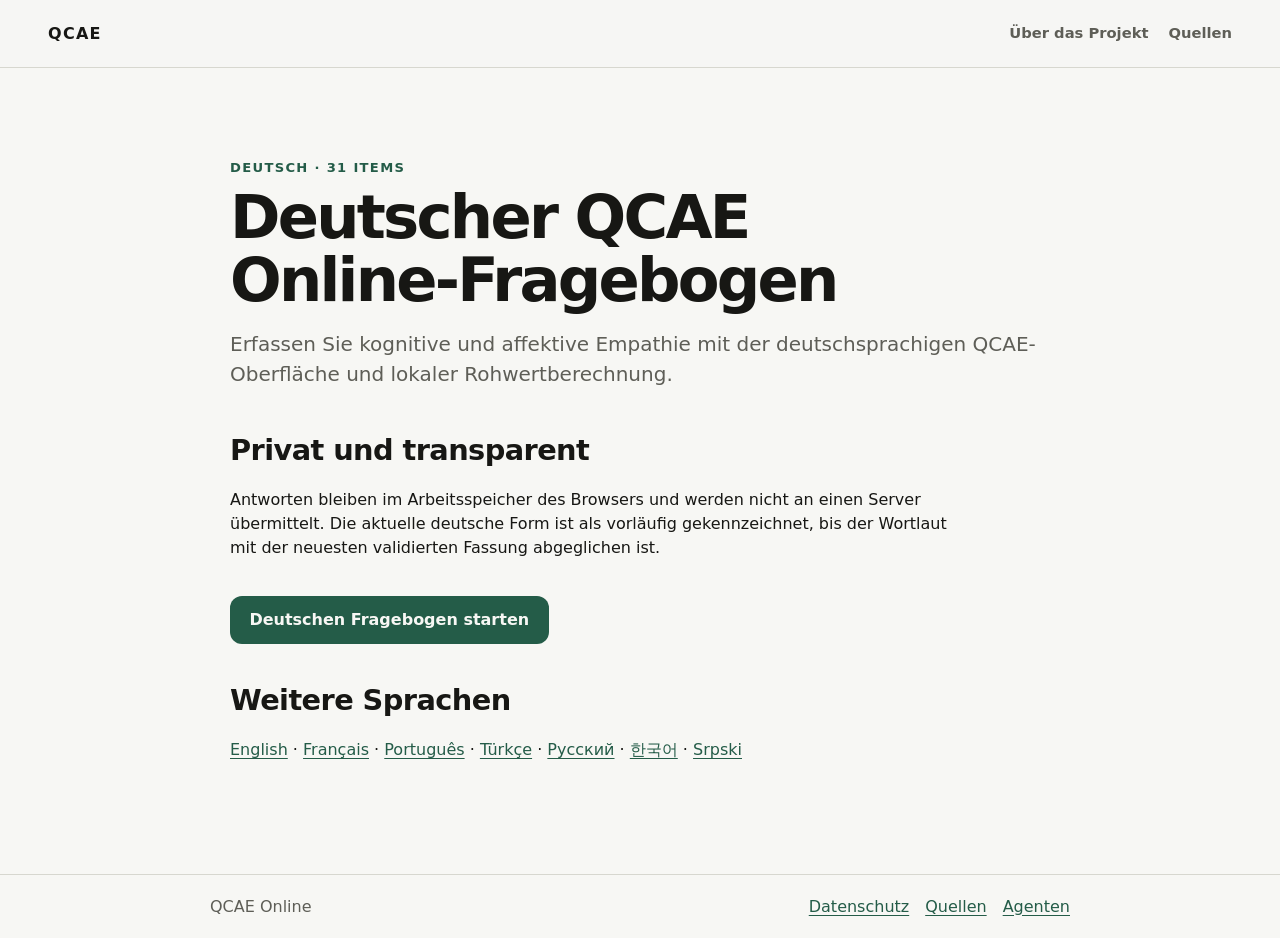
==== de/index.html @ 11fa6ddb "Add German SEO landing page" ====
<!doctype html><html lang="de"><head><meta charset="utf-8"><meta name="viewport" content="width=device-width,initial-scale=1"><meta name="description" content="Bearbeiten Sie den deutschen QCAE-Fragebogen online mit privater lokaler Auswertung im Browser."><meta name="robots" content="index,follow,max-image-preview:large"><link rel="canonical" href="https://jnton.github.io/Questionnaire-of-Cognitive-and-Affective-Empathy-QCAE-online-questionnaire/de/"><link rel="alternate" hreflang="x-default" href="../"><link rel="alternate" hreflang="en" href="../en/"><link rel="alternate" hreflang="fr" href="../fr/"><link rel="alternate" hreflang="pt" href="../pt/"><link rel="alternate" hreflang="de" href="../de/"><link rel="alternate" hreflang="tr" href="../tr/"><link rel="alternate" hreflang="ru" href="../ru/"><link rel="alternate" hreflang="ko" href="../ko/"><link rel="alternate" hreflang="sr-Latn" href="../sr/"><meta property="og:title" content="Deutscher QCAE Online-Fragebogen"><meta property="og:description" content="QCAE zu kognitiver und affektiver Empathie mit lokaler Auswertung."><meta property="og:type" content="website"><meta property="og:url" content="https://jnton.github.io/Questionnaire-of-Cognitive-and-Affective-Empathy-QCAE-online-questionnaire/de/"><meta property="og:image" content="../assets/qcae-social-card.svg"><link rel="icon" href="../assets/favicon.svg" type="image/svg+xml"><link rel="stylesheet" href="../assets/styles.css"><title>Deutscher QCAE Online-Fragebogen — 31 Items</title></head><body><header class="site-header"><a class="brand" href="../">QCAE</a><nav class="top-nav"><a href="../about.html">Über das Projekt</a><a href="../references.html">Quellen</a></nav></header><main class="container document"><header class="document-header"><p class="eyebrow">Deutsch · 31 Items</p><h1>Deutscher QCAE Online-Fragebogen</h1><p class="lead">Erfassen Sie kognitive und affektive Empathie mit der deutschsprachigen QCAE-Oberfläche und lokaler Rohwertberechnung.</p></header><section><h2>Privat und transparent</h2><p>Antworten bleiben im Arbeitsspeicher des Browsers und werden nicht an einen Server übermittelt. Die aktuelle deutsche Form ist als vorläufig gekennzeichnet, bis der Wortlaut mit der neuesten validierten Fassung abgeglichen ist.</p></section><p><a class="button button-primary" href="../?lang=de">Deutschen Fragebogen starten</a></p><section><h2>Weitere Sprachen</h2><p><a href="../en/">English</a> · <a href="../fr/">Français</a> · <a href="../pt/">Português</a> · <a href="../tr/">Türkçe</a> · <a href="../ru/">Русский</a> · <a href="../ko/">한국어</a> · <a href="../sr/">Srpski</a></p></section></main><footer class="site-footer"><div class="container footer-inner"><p>QCAE Online</p><nav><a href="../privacy.html">Datenschutz</a><a href="../references.html">Quellen</a><a href="../agents.html">Agenten</a></nav></div></footer></body></html>
---- assets/styles.css ----
:root {
  color-scheme: light dark;
  --bg: #f7f7f4;
  --surface: #ffffff;
  --surface-muted: #efefe9;
  --text: #171714;
  --muted: #5e5e57;
  --border: #d7d7cf;
  --accent: #245c48;
  --accent-strong: #174334;
  --focus: #0b6cf2;
  --danger: #a12626;
  --shadow: 0 12px 32px rgb(20 30 25 / 8%);
  --radius: 18px;
  --content: 860px;
  font-family: Inter, ui-sans-serif, system-ui, -apple-system, BlinkMacSystemFont, "Segoe UI", sans-serif;
}
@media (prefers-color-scheme: dark) {
  :root {
    --bg: #121513;
    --surface: #1b201d;
    --surface-muted: #242a26;
    --text: #f3f5f1;
    --muted: #b9c0ba;
    --border: #3a433d;
    --accent: #72c5a4;
    --accent-strong: #96dbbf;
    --focus: #80b6ff;
    --danger: #ff9d9d;
    --shadow: 0 12px 32px rgb(0 0 0 / 25%);
  }
}
* { box-sizing: border-box; }
html { line-height: 1.5; }
body { margin: 0; background: var(--bg); color: var(--text); min-height: 100vh; }
a { color: var(--accent); text-underline-offset: .18em; }
a:hover { text-decoration-thickness: 2px; }
button, select, input { font: inherit; }
button, select, a, input { outline-offset: 3px; }
:focus-visible { outline: 3px solid var(--focus); }
.skip-link { position: fixed; left: 1rem; top: -5rem; background: var(--surface); color: var(--text); padding: .7rem 1rem; z-index: 100; border-radius: 8px; }
.skip-link:focus { top: 1rem; }
.site-header { min-height: 68px; display: flex; align-items: center; justify-content: space-between; gap: 1rem; padding: .75rem clamp(1rem, 4vw, 3rem); border-bottom: 1px solid var(--border); background: color-mix(in srgb, var(--bg) 90%, transparent); }
.brand { font-weight: 800; letter-spacing: .08em; text-decoration: none; color: var(--text); }
.language-control select { min-height: 42px; border: 1px solid var(--border); border-radius: 10px; padding: 0 .8rem; background: var(--surface); color: var(--text); }
.container { width: min(var(--content), calc(100% - 2rem)); margin-inline: auto; }
main.container { min-height: calc(100vh - 150px); padding-block: clamp(2rem, 6vw, 5rem); }
.hero, .results-header { text-align: center; margin-inline: auto; max-width: 720px; margin-bottom: 2rem; }
.eyebrow { color: var(--accent); font-weight: 800; letter-spacing: .1em; text-transform: uppercase; font-size: .82rem; margin-bottom: .5rem; }
h1 { font-size: clamp(2rem, 6vw, 3.8rem); line-height: 1.05; letter-spacing: -.045em; margin: 0; }
.lead { color: var(--muted); font-size: clamp(1.05rem, 2vw, 1.25rem); max-width: 65ch; margin: 1rem auto 0; }
.info-grid { display: grid; grid-template-columns: repeat(3, 1fr); gap: 1rem; margin-block: 2rem; }
.info-card { background: var(--surface); border: 1px solid var(--border); border-radius: var(--radius); padding: 1.25rem; box-shadow: var(--shadow); }
.info-card h2 { font-size: 1.05rem; margin: .75rem 0 .4rem; }
.info-card p { color: var(--muted); margin: 0; font-size: .95rem; }
.info-icon { display: grid; place-items: center; width: 2rem; height: 2rem; border-radius: 50%; background: var(--surface-muted); color: var(--accent); font-weight: 800; }
.notice { border-left: 5px solid var(--accent); background: var(--surface-muted); padding: 1rem 1.1rem; border-radius: 10px; margin: 1.5rem 0; }
.notice p { margin: .35rem 0 0; }
.consent-row { display: flex; align-items: flex-start; gap: .75rem; background: var(--surface); border: 1px solid var(--border); border-radius: 12px; padding: 1rem; cursor: pointer; }
.consent-row input { width: 1.2rem; height: 1.2rem; margin-top: .15rem; accent-color: var(--accent); }
.actions { display: flex; flex-wrap: wrap; align-items: center; justify-content: center; gap: .75rem; margin-top: 1.5rem; }
.actions-between { justify-content: space-between; }
.button { display: inline-flex; align-items: center; justify-content: center; min-height: 46px; border-radius: 12px; border: 1px solid transparent; padding: .7rem 1.15rem; font-weight: 750; cursor: pointer; text-decoration: none; }
.button:disabled { opacity: .5; cursor: not-allowed; }
.button-primary { background: var(--accent); color: var(--bg); }
.button-primary:hover:not(:disabled) { background: var(--accent-strong); }
.button-secondary { background: var(--surface); color: var(--text); border-color: var(--border); }
.button-secondary:hover { background: var(--surface-muted); }
.seo-fallback { max-width: 860px; margin-inline: auto; }
.seo-section { padding: 1.25rem 0; border-top: 1px solid var(--border); }
.seo-section h2 { margin: 0 0 .55rem; font-size: clamp(1.25rem, 3vw, 1.65rem); }
.seo-section p { margin: 0; color: var(--muted); }
.details { border-top: 1px solid var(--border); margin-top: 2rem; padding-top: 1rem; color: var(--muted); }
.details summary { color: var(--text); cursor: pointer; font-weight: 700; }
.progress-wrap { margin-bottom: 1rem; }
.progress-meta { display: flex; justify-content: space-between; color: var(--muted); font-size: .9rem; margin-bottom: .4rem; }
progress { display: block; width: 100%; height: 10px; border: 0; border-radius: 99px; overflow: hidden; background: var(--surface-muted); }
progress::-webkit-progress-bar { background: var(--surface-muted); }
progress::-webkit-progress-value { background: var(--accent); }
progress::-moz-progress-bar { background: var(--accent); }
.question-card { background: var(--surface); border: 1px solid var(--border); border-radius: var(--radius); padding: clamp(1.25rem, 4vw, 2.5rem); box-shadow: var(--shadow); }
fieldset { border: 0; padding: 0; margin: 0; }
legend { width: 100%; padding: 0; }
.question-number { display: block; color: var(--accent); font-weight: 800; font-size: .9rem; margin-bottom: .65rem; }
.question-text { display: block; font-size: clamp(1.35rem, 3vw, 1.8rem); line-height: 1.3; font-weight: 750; }
.response-list { display: grid; gap: .75rem; margin-top: 1.8rem; }
.response-option { display: grid; grid-template-columns: auto auto 1fr; align-items: center; gap: .75rem; min-height: 56px; border: 1px solid var(--border); border-radius: 12px; padding: .75rem; cursor: pointer; }
.response-option:hover { background: var(--surface-muted); }
.response-option:has(input:checked) { border-color: var(--accent); background: color-mix(in srgb, var(--accent) 10%, var(--surface)); }
.response-option input { width: 1.2rem; height: 1.2rem; accent-color: var(--accent); }
.response-value { display: grid; place-items: center; width: 2rem; height: 2rem; border-radius: 8px; background: var(--surface-muted); font-weight: 800; }
.form-error, .fatal-error { color: var(--danger); font-weight: 700; }
.domain-cards { display: grid; grid-template-columns: repeat(3, 1fr); gap: 1rem; margin: 2rem 0; }
.result-card { background: var(--surface); border: 1px solid var(--border); border-radius: var(--radius); padding: 1.25rem; text-align: center; }
.result-card h2 { font-size: 1rem; margin: 0; color: var(--muted); }
.result-value { font-size: 2.5rem; font-weight: 850; line-height: 1; margin: .75rem 0; }
.result-range { color: var(--muted); margin: 0; font-size: .9rem; }
.table-scroll { overflow-x: auto; border: 1px solid var(--border); border-radius: 14px; background: var(--surface); }
table { width: 100%; border-collapse: collapse; }
caption { text-align: left; font-weight: 800; padding: 1rem; }
th, td { padding: .8rem 1rem; border-bottom: 1px solid var(--border); text-align: left; vertical-align: top; }
thead th { color: var(--muted); font-size: .85rem; }
tbody tr:last-child th, tbody tr:last-child td { border-bottom: 0; }
.answers-table { min-width: 760px; font-size: .9rem; }
.response-details .table-scroll { margin-top: 1rem; }
.site-footer { border-top: 1px solid var(--border); color: var(--muted); padding: 1.2rem 0; }
.footer-inner { display: flex; justify-content: space-between; gap: 1rem; align-items: center; }
.footer-inner p { margin: 0; }
.footer-inner nav { display: flex; flex-wrap: wrap; gap: 1rem; }
.visually-hidden { position: absolute !important; width: 1px; height: 1px; padding: 0; margin: -1px; overflow: hidden; clip: rect(0,0,0,0); white-space: nowrap; border: 0; }
@media (max-width: 720px) {
  .info-grid, .domain-cards { grid-template-columns: 1fr; }
  .site-header { padding-inline: 1rem; }
  .footer-inner { align-items: flex-start; flex-direction: column; }
  .actions-between { display: grid; grid-template-columns: 1fr 1fr; }
  .actions-between .button { width: 100%; }
}
@media (prefers-reduced-motion: reduce) {
  *, *::before, *::after { scroll-behavior: auto !important; transition: none !important; animation: none !important; }
}
@media print {
  .site-header, .site-footer, .result-actions, .response-details, .actions, .details { display: none !important; }
  body, main.container { background: white; color: black; }
  main.container { width: 100%; padding: 0; }
  .result-card, .table-scroll { box-shadow: none; border-color: #999; }
}

/* Human-readable project pages */
.top-nav { display: flex; align-items: center; gap: clamp(.65rem, 2vw, 1.25rem); }
.top-nav a { color: var(--muted); text-decoration: none; font-size: .92rem; font-weight: 700; }
.top-nav a:hover { color: var(--text); text-decoration: underline; }
.document { max-width: 820px; }
.document-header { margin-bottom: 2.5rem; }
.document-header h1 { max-width: 18ch; }
.document section { margin-block: 2.2rem; }
.document h2 { font-size: clamp(1.35rem, 3vw, 1.8rem); margin: 0 0 .75rem; letter-spacing: -.02em; }
.document h3 { font-size: 1.12rem; margin: 0 0 .45rem; }
.document p, .document li { max-width: 72ch; }
.document ul { padding-left: 1.35rem; }
.document li + li { margin-top: .45rem; }
.document pre { overflow-x: auto; background: var(--surface); border: 1px solid var(--border); border-radius: 14px; padding: 1rem; box-shadow: var(--shadow); }
.document code { font-family: ui-monospace, SFMono-Regular, Consolas, "Liberation Mono", monospace; font-size: .9em; }
.endpoint-list { display: grid; gap: .65rem; }
.endpoint-list p { margin: 0; padding: .8rem 1rem; background: var(--surface); border: 1px solid var(--border); border-radius: 10px; }
.reference-list { list-style: none; padding: 0 !important; display: grid; gap: .9rem; }
.reference-list li { background: var(--surface); border: 1px solid var(--border); border-radius: 12px; padding: 1rem; }
.reference-list p { margin: 0; }
.reference-list .note, .note { color: var(--muted); margin-top: .55rem; font-size: .92rem; }
.candidate-grid { display: grid; gap: 1rem; }
.candidate-card { border-top: 1px solid var(--border); padding-top: 1.2rem; }
.status-badge { display: inline-block; border: 1px solid var(--border); background: var(--surface-muted); border-radius: 999px; padding: .25rem .65rem; color: var(--muted); font-size: .78rem; font-weight: 750; }
.source-list { margin: .65rem 0 1rem; padding-left: 1.25rem; }
.resource-links { line-height: 1.9; }
@media (max-width: 860px) {
  .site-header { flex-wrap: wrap; }
  .top-nav { order: 3; width: 100%; overflow-x: auto; padding-top: .2rem; }
  .language-control { margin-left: auto; }
}
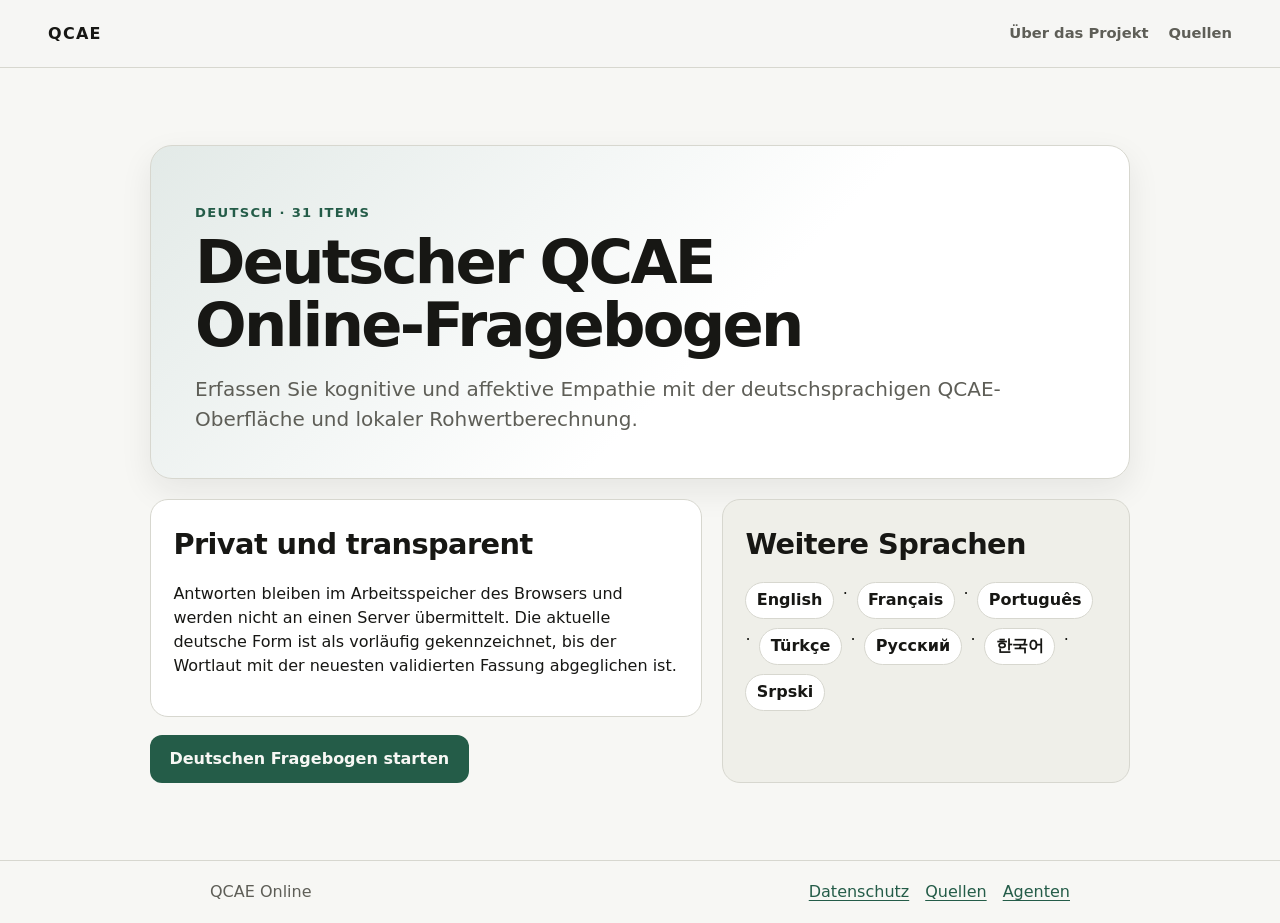
==== commit dbe65c38: "Remove stale GitHub username references" ====
--- a/de/index.html
+++ b/de/index.html
@@ -1 +1 @@
-<!doctype html><html lang="de"><head><meta charset="utf-8"><meta name="viewport" content="width=device-width,initial-scale=1"><meta name="description" content="Bearbeiten Sie den deutschen QCAE-Fragebogen online mit privater lokaler Auswertung im Browser."><meta name="robots" content="index,follow,max-image-preview:large"><link rel="canonical" href="https://jnton.github.io/Questionnaire-of-Cognitive-and-Affective-Empathy-QCAE-online-questionnaire/de/"><link rel="alternate" hreflang="x-default" href="../"><link rel="alternate" hreflang="en" href="../en/"><link rel="alternate" hreflang="fr" href="../fr/"><link rel="alternate" hreflang="pt" href="../pt/"><link rel="alternate" hreflang="de" href="../de/"><link rel="alternate" hreflang="tr" href="../tr/"><link rel="alternate" hreflang="ru" href="../ru/"><link rel="alternate" hreflang="ko" href="../ko/"><link rel="alternate" hreflang="sr-Latn" href="../sr/"><meta property="og:title" content="Deutscher QCAE Online-Fragebogen"><meta property="og:description" content="QCAE zu kognitiver und affektiver Empathie mit lokaler Auswertung."><meta property="og:type" content="website"><meta property="og:url" content="https://jnton.github.io/Questionnaire-of-Cognitive-and-Affective-Empathy-QCAE-online-questionnaire/de/"><meta property="og:image" content="../assets/qcae-social-card.svg"><link rel="icon" href="../assets/favicon.svg" type="image/svg+xml"><link rel="stylesheet" href="../assets/styles.css"><title>Deutscher QCAE Online-Fragebogen — 31 Items</title></head><body><header class="site-header"><a class="brand" href="../">QCAE</a><nav class="top-nav"><a href="../about.html">Über das Projekt</a><a href="../references.html">Quellen</a></nav></header><main class="container document"><header class="document-header"><p class="eyebrow">Deutsch · 31 Items</p><h1>Deutscher QCAE Online-Fragebogen</h1><p class="lead">Erfassen Sie kognitive und affektive Empathie mit der deutschsprachigen QCAE-Oberfläche und lokaler Rohwertberechnung.</p></header><section><h2>Privat und transparent</h2><p>Antworten bleiben im Arbeitsspeicher des Browsers und werden nicht an einen Server übermittelt. Die aktuelle deutsche Form ist als vorläufig gekennzeichnet, bis der Wortlaut mit der neuesten validierten Fassung abgeglichen ist.</p></section><p><a class="button button-primary" href="../?lang=de">Deutschen Fragebogen starten</a></p><section><h2>Weitere Sprachen</h2><p><a href="../en/">English</a> · <a href="../fr/">Français</a> · <a href="../pt/">Português</a> · <a href="../tr/">Türkçe</a> · <a href="../ru/">Русский</a> · <a href="../ko/">한국어</a> · <a href="../sr/">Srpski</a></p></section></main><footer class="site-footer"><div class="container footer-inner"><p>QCAE Online</p><nav><a href="../privacy.html">Datenschutz</a><a href="../references.html">Quellen</a><a href="../agents.html">Agenten</a></nav></div></footer></body></html>+<!doctype html><html lang="de"><head><meta charset="utf-8"><meta name="viewport" content="width=device-width,initial-scale=1"><meta name="description" content="Bearbeiten Sie den deutschen QCAE-Fragebogen online mit privater lokaler Auswertung im Browser."><meta name="robots" content="index,follow,max-image-preview:large"><link rel="canonical" href="https://mariomarcolongo.github.io/Questionnaire-of-Cognitive-and-Affective-Empathy-QCAE-online-questionnaire/de/"><link rel="alternate" hreflang="x-default" href="../"><link rel="alternate" hreflang="en" href="../en/"><link rel="alternate" hreflang="fr" href="../fr/"><link rel="alternate" hreflang="pt" href="../pt/"><link rel="alternate" hreflang="de" href="../de/"><link rel="alternate" hreflang="tr" href="../tr/"><link rel="alternate" hreflang="ru" href="../ru/"><link rel="alternate" hreflang="ko" href="../ko/"><link rel="alternate" hreflang="sr-Latn" href="../sr/"><meta property="og:title" content="Deutscher QCAE Online-Fragebogen"><meta property="og:description" content="QCAE zu kognitiver und affektiver Empathie mit lokaler Auswertung."><meta property="og:type" content="website"><meta property="og:url" content="https://mariomarcolongo.github.io/Questionnaire-of-Cognitive-and-Affective-Empathy-QCAE-online-questionnaire/de/"><meta property="og:image" content="../assets/qcae-social-card.svg"><link rel="icon" href="../assets/favicon.svg" type="image/svg+xml"><link rel="stylesheet" href="../assets/styles.css"><title>Deutscher QCAE Online-Fragebogen — 31 Items</title></head><body><header class="site-header"><a class="brand" href="../">QCAE</a><nav class="top-nav"><a href="../about.html">Über das Projekt</a><a href="../references.html">Quellen</a></nav></header><main class="container document"><header class="document-header"><p class="eyebrow">Deutsch · 31 Items</p><h1>Deutscher QCAE Online-Fragebogen</h1><p class="lead">Erfassen Sie kognitive und affektive Empathie mit der deutschsprachigen QCAE-Oberfläche und lokaler Rohwertberechnung.</p></header><section><h2>Privat und transparent</h2><p>Antworten bleiben im Arbeitsspeicher des Browsers und werden nicht an einen Server übermittelt. Die aktuelle deutsche Form ist als vorläufig gekennzeichnet, bis der Wortlaut mit der neuesten validierten Fassung abgeglichen ist.</p></section><p><a class="button button-primary" href="../?lang=de">Deutschen Fragebogen starten</a></p><section><h2>Weitere Sprachen</h2><p><a href="../en/">English</a> · <a href="../fr/">Français</a> · <a href="../pt/">Português</a> · <a href="../tr/">Türkçe</a> · <a href="../ru/">Русский</a> · <a href="../ko/">한국어</a> · <a href="../sr/">Srpski</a></p></section></main><footer class="site-footer"><div class="container footer-inner"><p>QCAE Online</p><nav><a href="../privacy.html">Datenschutz</a><a href="../references.html">Quellen</a><a href="../agents.html">Agenten</a></nav></div></footer></body></html>
--- a/assets/styles.css
+++ b/assets/styles.css
@@ -90,6 +90,7 @@
 .response-option input { width: 1.2rem; height: 1.2rem; accent-color: var(--accent); }
 .response-value { display: grid; place-items: center; width: 2rem; height: 2rem; border-radius: 8px; background: var(--surface-muted); font-weight: 800; }
 .form-error, .fatal-error { color: var(--danger); font-weight: 700; }
+.fatal-error { margin: 1rem 0; padding: 1rem 1.1rem; border: 1px solid color-mix(in srgb, var(--danger) 45%, var(--border)); border-radius: 12px; background: color-mix(in srgb, var(--danger) 10%, var(--surface)); }
 .domain-cards { display: grid; grid-template-columns: repeat(3, 1fr); gap: 1rem; margin: 2rem 0; }
 .result-card { background: var(--surface); border: 1px solid var(--border); border-radius: var(--radius); padding: 1.25rem; text-align: center; }
 .result-card h2 { font-size: 1rem; margin: 0; color: var(--muted); }
@@ -151,8 +152,71 @@
 .status-badge { display: inline-block; border: 1px solid var(--border); background: var(--surface-muted); border-radius: 999px; padding: .25rem .65rem; color: var(--muted); font-size: .78rem; font-weight: 750; }
 .source-list { margin: .65rem 0 1rem; padding-left: 1.25rem; }
 .resource-links { line-height: 1.9; }
+
+/* Locale landing pages: one clear start action with language choices kept nearby. */
+.document:has(> .document-header + section + p > .button) {
+  width: min(980px, calc(100% - 2rem));
+  max-width: 980px;
+  display: grid;
+  grid-template-columns: minmax(0, 1.15fr) minmax(15rem, .85fr);
+  column-gap: 1.25rem;
+  align-content: start;
+}
+.document:has(> .document-header + section + p > .button) .document-header {
+  grid-column: 1 / -1;
+  margin: 0 0 1.25rem;
+  padding: clamp(1.5rem, 4vw, 2.75rem);
+  border: 1px solid var(--border);
+  border-radius: calc(var(--radius) + 4px);
+  background: linear-gradient(135deg, color-mix(in srgb, var(--accent) 13%, var(--surface)), var(--surface) 58%);
+  box-shadow: var(--shadow);
+}
+.document:has(> .document-header + section + p > .button) .document-header .lead { margin-inline: 0; }
+.document:has(> .document-header + section + p > .button) > section { margin-block: 0; }
+.document:has(> .document-header + section + p > .button) > section:first-of-type {
+  grid-column: 1;
+  padding: 1.4rem;
+  border: 1px solid var(--border);
+  border-radius: var(--radius);
+  background: var(--surface);
+}
+.document:has(> .document-header + section + p > .button) > p:has(> .button) {
+  grid-column: 1;
+  margin: 1.1rem 0 0;
+}
+.document:has(> .document-header + section + p > .button) > p > .button { min-width: min(100%, 18rem); }
+.document:has(> .document-header + section + p > .button) > section:last-of-type {
+  grid-column: 2;
+  grid-row: 2 / span 2;
+  padding: 1.4rem;
+  border: 1px solid var(--border);
+  border-radius: var(--radius);
+  background: var(--surface-muted);
+}
+.document:has(> .document-header + section + p > .button) > section:last-of-type p {
+  display: flex;
+  flex-wrap: wrap;
+  gap: .55rem;
+}
+.document:has(> .document-header + section + p > .button) > section:last-of-type a {
+  display: inline-flex;
+  align-items: center;
+  min-height: 2.3rem;
+  padding: .35rem .65rem;
+  border: 1px solid var(--border);
+  border-radius: 999px;
+  background: var(--surface);
+  color: var(--text);
+  font-weight: 700;
+  text-decoration: none;
+}
+.document:has(> .document-header + section + p > .button) > section:last-of-type a:hover { border-color: var(--accent); color: var(--accent); }
 @media (max-width: 860px) {
   .site-header { flex-wrap: wrap; }
   .top-nav { order: 3; width: 100%; overflow-x: auto; padding-top: .2rem; }
   .language-control { margin-left: auto; }
 }
+@media (max-width: 720px) {
+  .document:has(> .document-header + section + p > .button) { display: block; }
+  .document:has(> .document-header + section + p > .button) > section:last-of-type { margin-top: 1.25rem; }
+}
